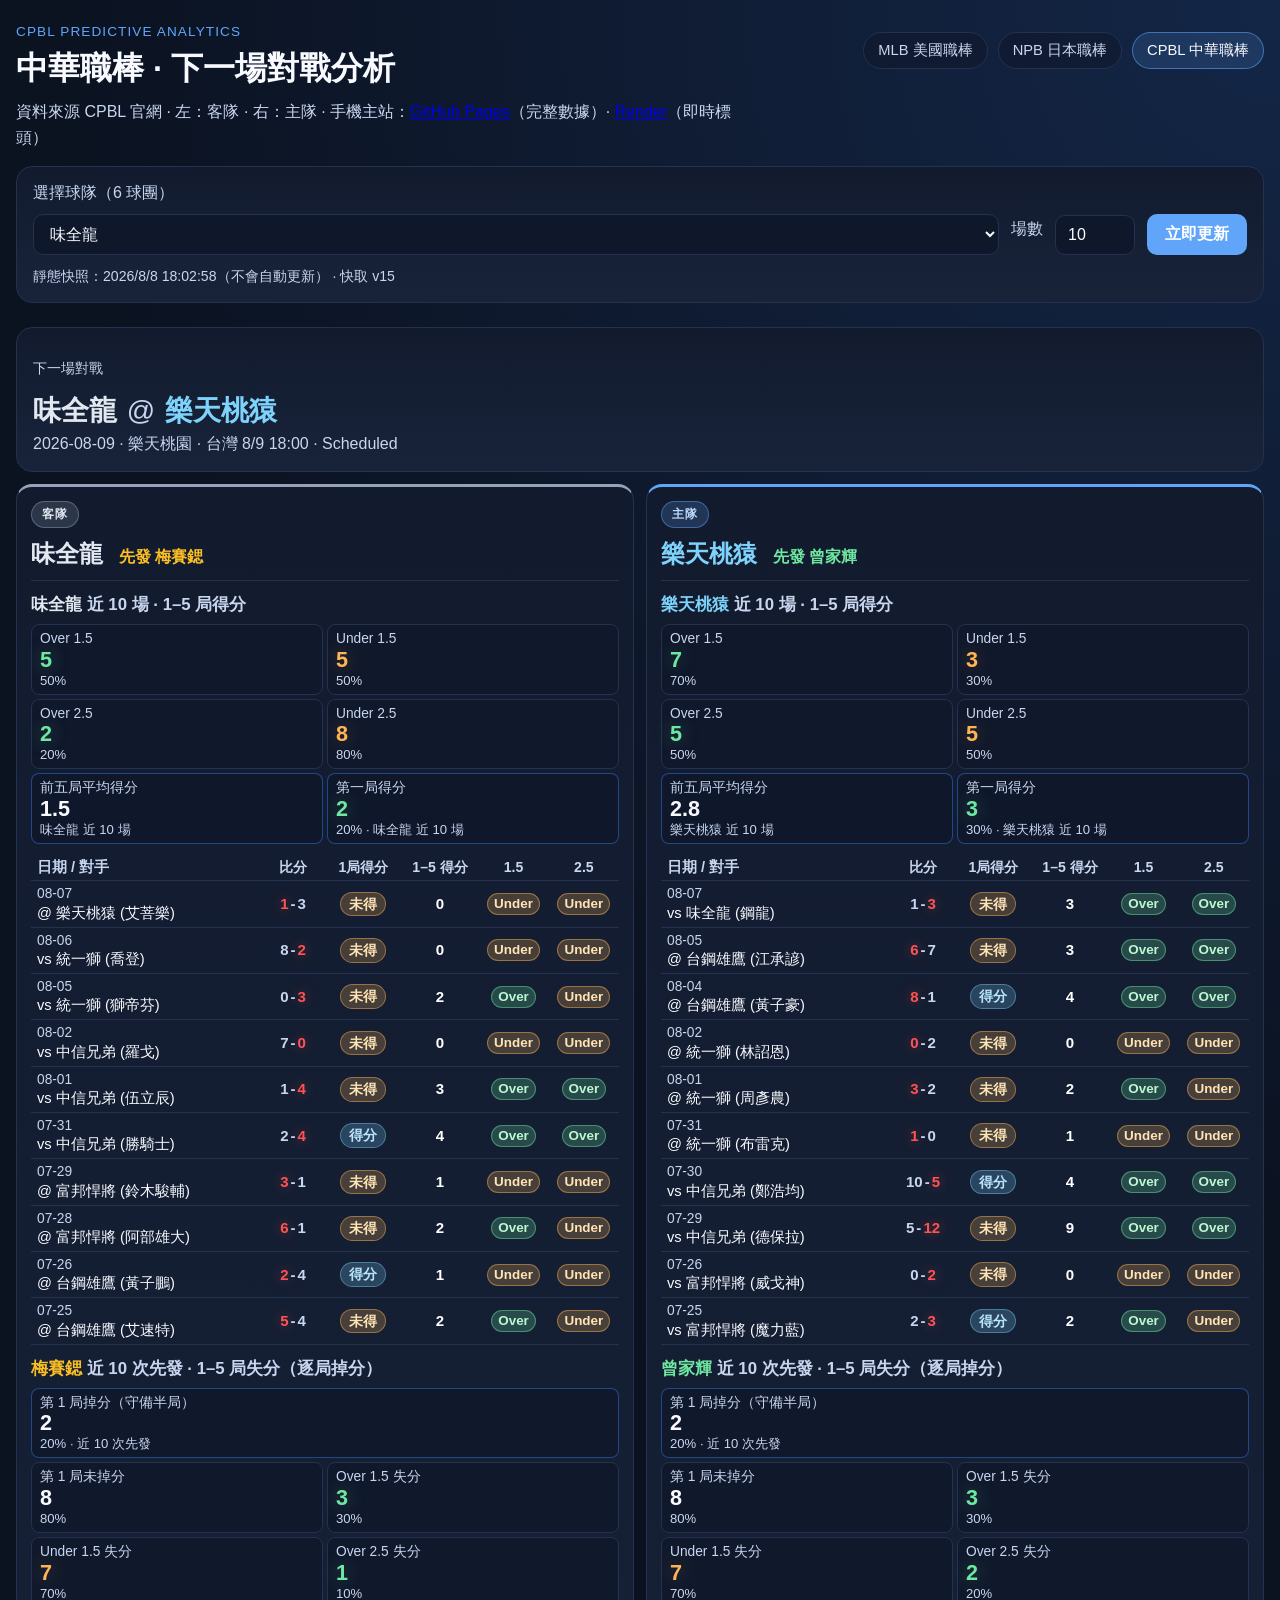
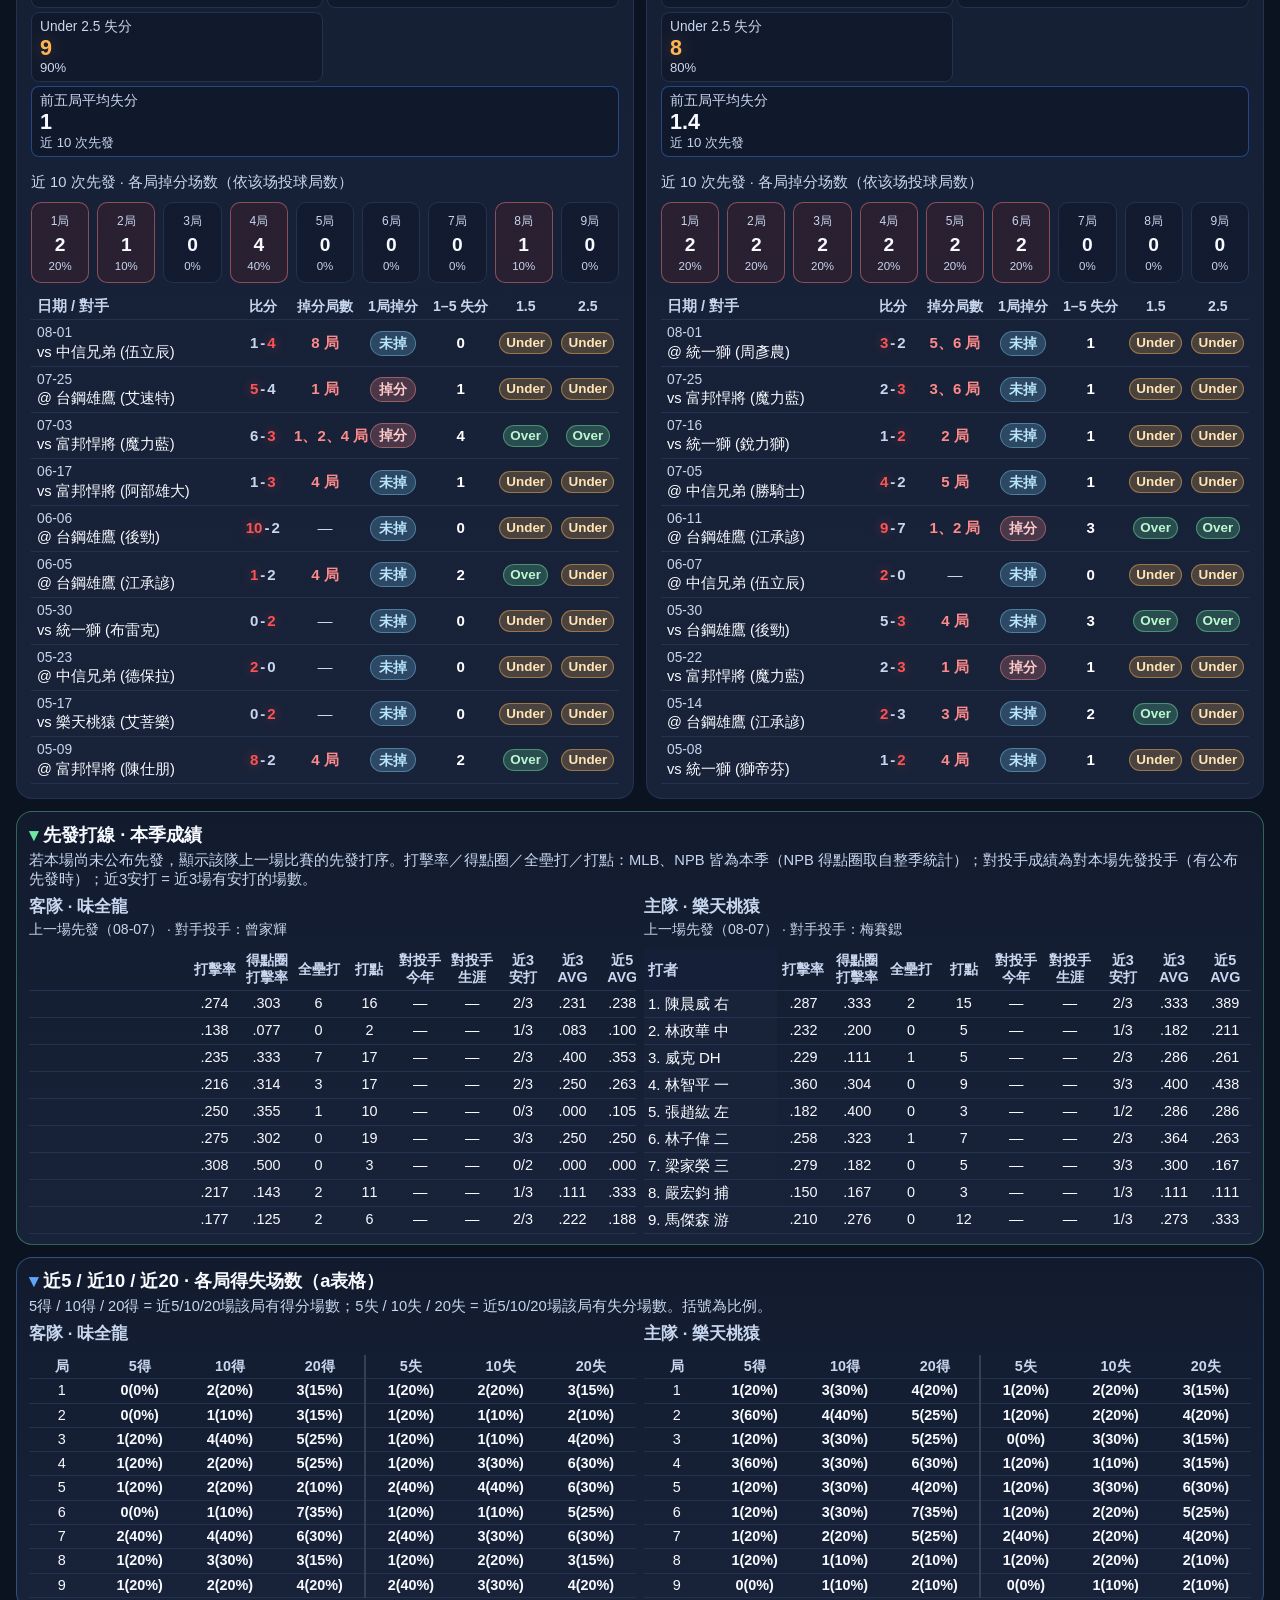
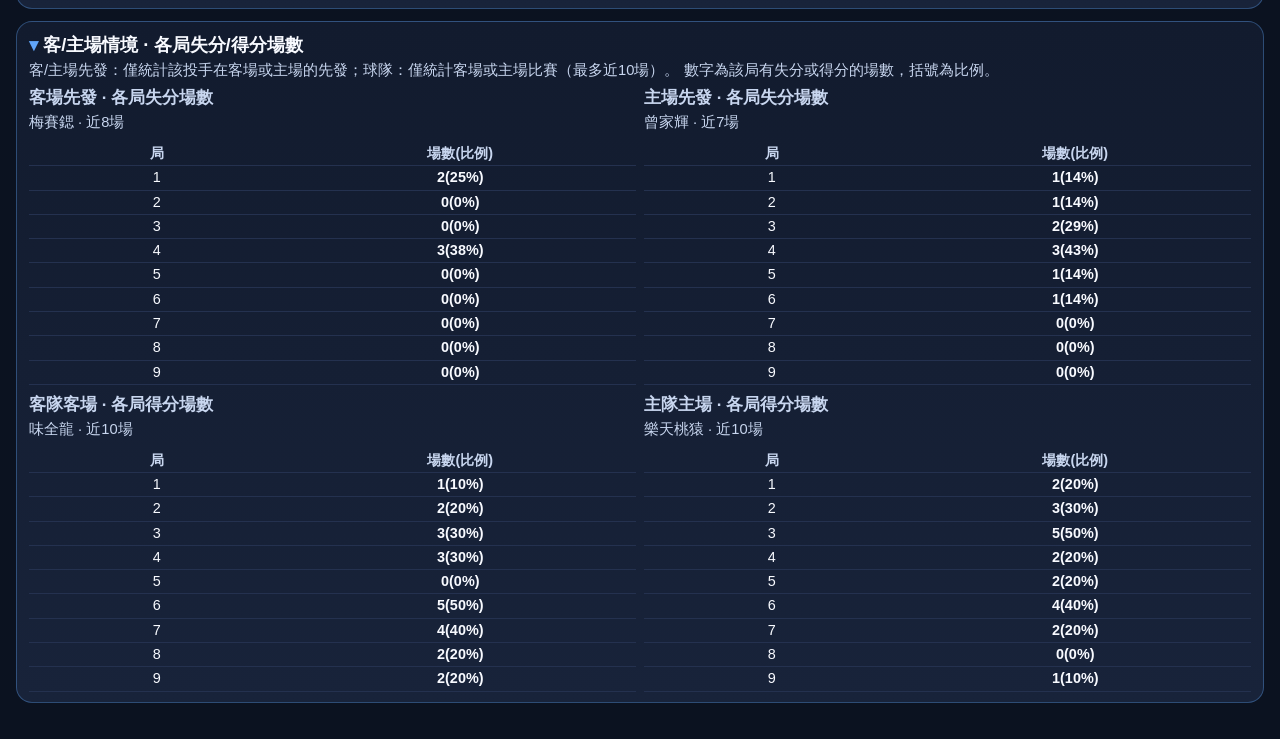
==== cpbl/index.html @ 9709f505 "deploy: ff2d62b066bf3c972ee050e0e8908bdfb5942646" ====
﻿<!DOCTYPE html>
<html lang="zh-Hant">
<head>
  <meta charset="UTF-8" />
  <meta name="viewport" content="width=device-width, initial-scale=1.0" />
  <title>中華職棒 前五局對戰分析</title>
  <link rel="stylesheet" href="../static/style.css?v=22" />
</head>
<body>
  <div class="page">
    <header class="header">
      <div>
        <p class="eyebrow">CPBL Predictive Analytics</p>
        <h1>中華職棒 · 下一場對戰分析</h1>
        <p class="subtitle">資料來源 CPBL 官網 · 左：客隊 · 右：主隊 · 手機主站：<a href="https://jay41004.github.io/baseball-analysis/cpbl/" target="_blank" rel="noopener">GitHub Pages</a>（完整數據）· <a href="https://baseball-analysis.onrender.com/cpbl" target="_blank" rel="noopener">Render</a>（即時標頭）</p>
      </div>
      <nav class="site-nav">
        <a href="../">MLB 美國職棒</a>
        <a href="../npb/">NPB 日本職棒</a>
        <a class="active" href="../cpbl/">CPBL 中華職棒</a>
      </nav>
    </header>

    <section class="controls card">
      <label for="team-select">選擇球隊（6 球團）</label>
      <div class="control-row">
        <select id="team-select">
          <option value="">載入中...</option>
        </select>
        <label class="inline-label" for="game-count">場數</label>
        <input id="game-count" type="number" min="1" max="30" value="10" />
        <button id="refresh-btn" type="button">立即更新</button>
      </div>
      <p id="cache-status" class="cache-status">資料每小時自動更新</p>
    </section>

    <div id="loading" class="loading hidden">正在抓取 CPBL 數據...</div>
    <div id="error" class="error hidden"></div>

    <section id="results" class="hidden">
      <article class="card matchup-header">
        <p class="stat-label">下一場對戰</p>
        <h2 id="matchup-title" class="matchup-title">-</h2>
        <p id="matchup-meta" class="matchup-meta"></p>
      </article>

      <div id="matchup-grid" class="matchup-grid"></div>
      <div id="lineup-root"></div>
      <div id="a-table-root"></div>
      <div id="situational-root"></div>
    </section>
  </div>

<script>window.SITE_STATIC=true;</script>
  <script src="../static/api_utils.js?v=5"></script>
  <script src="../static/lineup.js?v=11"></script>
  <script src="../static/lineup_loader.js?v=2"></script>
  <script src="../static/a_table.js?v=11"></script>
  <script src="../static/situational.js?v=1"></script>
  <script src="../static/cpbl.js?v=22"></script>
</body>
</html>
---- static/style.css ----
:root {
  --bg: #0b1220;
  --panel: #121b2e;
  --panel-2: #18233a;
  --text: #f8faff;
  --muted: #c8d6ef;
  --line: #24314f;
  --accent: #60a5fa;
  --over: #6ee7a0;
  --under: #ffb454;
  --win: #7dd3fc;
  --loss: #ff8a8a;
}

* {
  box-sizing: border-box;
}

body {
  margin: 0;
  font-family: "Segoe UI", "Microsoft JhengHei", sans-serif;
  background:
    radial-gradient(circle at top right, rgba(59, 130, 246, 0.18), transparent 30%),
    var(--bg);
  color: var(--text);
  min-height: 100vh;
  overflow-x: hidden;
  overscroll-behavior-x: none;
  overscroll-behavior-y: contain;
}

html {
  overscroll-behavior-x: none;
}

.page {
  max-width: 1400px;
  margin: 0 auto;
  padding: 24px 16px 36px;
  overflow-x: hidden;
}

.header {
  display: flex;
  justify-content: space-between;
  align-items: flex-start;
  gap: 20px;
  flex-wrap: wrap;
}

.header h1 {
  margin: 8px 0;
  font-size: 2rem;
}

.site-nav {
  display: flex;
  gap: 10px;
  flex-wrap: wrap;
  margin-top: 8px;
}

.site-nav a {
  color: var(--muted);
  text-decoration: none;
  padding: 8px 14px;
  border-radius: 999px;
  border: 1px solid var(--line);
  background: rgba(15, 23, 42, 0.55);
  font-size: 0.92rem;
}

.site-nav a:hover,
.site-nav a.active {
  color: var(--text);
  border-color: rgba(96, 165, 250, 0.55);
  background: rgba(96, 165, 250, 0.15);
}

.eyebrow {
  margin: 0;
  color: var(--accent);
  font-size: 0.85rem;
  letter-spacing: 0.08em;
  text-transform: uppercase;
}

.subtitle {
  margin: 0;
  color: var(--muted);
  max-width: 720px;
  line-height: 1.6;
}

.card {
  background: linear-gradient(180deg, var(--panel), var(--panel-2));
  border: 1px solid var(--line);
  border-radius: 16px;
  padding: 16px;
  margin-top: 16px;
}

.controls label {
  display: block;
  margin-bottom: 10px;
  color: var(--muted);
}

.control-row {
  display: flex;
  gap: 12px;
  flex-wrap: wrap;
  align-items: center;
}

select,
input,
button {
  font: inherit;
}

select,
input {
  background: #0f172a;
  color: var(--text);
  border: 1px solid var(--line);
  border-radius: 10px;
  padding: 10px 12px;
}

select {
  min-width: 260px;
  flex: 1;
}

input[type="number"] {
  width: 80px;
}

.inline-label {
  margin: 0;
}

button {
  background: var(--accent);
  color: white;
  border: none;
  border-radius: 10px;
  padding: 10px 18px;
  cursor: pointer;
  font-weight: 600;
}

button:hover {
  filter: brightness(1.08);
}

.loading,
.error {
  margin-top: 20px;
  padding: 14px 16px;
  border-radius: 12px;
}

.loading {
  background: rgba(59, 130, 246, 0.12);
  border: 1px solid rgba(59, 130, 246, 0.35);
}

.error {
  background: rgba(248, 113, 113, 0.12);
  border: 1px solid rgba(248, 113, 113, 0.35);
  color: #fecaca;
}

.cache-status {
  margin: 12px 0 0;
  color: var(--muted);
  font-size: 0.88rem;
}

.loading-inline {
  margin-top: 12px;
  padding: 10px 14px;
  border-radius: 10px;
  background: rgba(59, 130, 246, 0.12);
  border: 1px solid rgba(59, 130, 246, 0.35);
  color: #bfdbfe;
  font-size: 0.9rem;
}

.hidden {
  display: none;
}

.matchup-header {
  margin-top: 24px;
}

.matchup-title {
  margin: 8px 0 4px;
  font-size: 1.75rem;
}

.matchup-meta {
  margin: 0;
  color: var(--muted);
}

.matchup-grid {
  display: grid;
  grid-template-columns: 1fr 1fr;
  gap: 12px;
  margin-top: 12px;
  align-items: start;
}

.team-column {
  background: linear-gradient(180deg, var(--panel), var(--panel-2));
  border: 1px solid var(--line);
  border-radius: 16px;
  padding: 14px;
  min-width: 0;
}

.away-column {
  border-top: 3px solid #94a3b8;
}

.home-column {
  border-top: 3px solid var(--accent);
}

.column-head {
  margin-bottom: 12px;
  padding-bottom: 10px;
  border-bottom: 1px solid var(--line);
}

.column-head h2 {
  margin: 0;
  font-size: 1.5rem;
}

.team-name-away {
  color: #e2e8f0;
}

.team-name-home {
  color: #7dd3fc;
}

.pitcher-name-away {
  color: #fbbf24;
}

.pitcher-name-home {
  color: #6ee7a0;
}

.matchup-title .at-symbol {
  color: var(--muted);
  font-weight: 400;
  margin: 0 0.35em;
}

.column-title-row {
  display: flex;
  flex-wrap: wrap;
  align-items: baseline;
  gap: 10px 16px;
  margin-top: 10px;
}

.column-pitcher {
  font-size: 1rem;
  font-weight: 600;
}

.column-pitcher.muted {
  color: var(--muted);
  font-weight: 500;
}

.role-badge {
  display: inline-block;
  padding: 4px 10px;
  border-radius: 999px;
  font-size: 0.78rem;
  font-weight: 700;
  letter-spacing: 0.06em;
}

.away-badge {
  background: rgba(148, 163, 184, 0.2);
  color: #e2e8f0;
  border: 1px solid rgba(148, 163, 184, 0.45);
}

.home-badge {
  background: rgba(96, 165, 250, 0.2);
  color: #bfdbfe;
  border: 1px solid rgba(96, 165, 250, 0.45);
}

.pitcher-line {
  margin: 0;
  color: var(--muted);
}

.panel-block {
  margin-top: 12px;
}

.panel-block h3 {
  margin: 0 0 8px;
  font-size: 1.05rem;
  color: var(--muted);
}

.pitcher-section-name {
  margin: 0 0 6px;
  font-size: 1.35rem;
  font-weight: 700;
  color: var(--text);
}

.summary-grid.compact {
  grid-template-columns: repeat(2, minmax(0, 1fr));
  gap: 4px;
  margin-top: 0;
  margin-bottom: 8px;
}

.summary-grid.compact .stat-card {
  padding: 6px 8px;
  border-radius: 8px;
}

.summary-grid.compact .stat-label {
  font-size: 0.86rem;
  line-height: 1.15;
}

.summary-grid.compact .stat-value {
  font-size: 1.35rem;
  margin-top: 1px;
  line-height: 1.1;
}

.summary-grid.compact .stat-sub {
  margin-top: 1px;
  font-size: 0.82rem;
  line-height: 1.15;
}

.summary-grid.compact .span-2 {
  grid-column: span 2;
}

.empty-note {
  margin: 0;
  padding: 16px;
  border-radius: 12px;
  background: rgba(15, 23, 42, 0.55);
  color: var(--muted);
  text-align: center;
}

.team-title h2 {
  margin: 24px 0 4px;
}

.section-head h2 {
  margin: 32px 0 12px;
  font-size: 1.35rem;
}

.next-game-card {
  margin-top: 0;
}

.next-game-top {
  display: grid;
  grid-template-columns: repeat(auto-fit, minmax(220px, 1fr));
  gap: 20px;
}

.next-matchup,
.pitcher-name {
  display: block;
  font-size: 1.4rem;
  margin-top: 8px;
}

.pitcher-name {
  color: #bfdbfe;
}

.team-meta {
  margin: 16px 0 0;
  color: var(--muted);
}

.summary-grid {
  display: grid;
  grid-template-columns: repeat(auto-fit, minmax(170px, 1fr));
  gap: 14px;
  margin-top: 18px;
}

.stat-card {
  background: rgba(15, 23, 42, 0.75);
  border: 1px solid var(--line);
  border-radius: 14px;
  padding: 16px;
}

.stat-card.highlight {
  border-color: rgba(59, 130, 246, 0.45);
}

.stat-label {
  display: block;
  color: var(--muted);
  font-size: 0.9rem;
  font-weight: 500;
}

.stat-value {
  display: block;
  font-size: 2rem;
  margin-top: 8px;
  font-weight: 700;
}

.stat-value.over {
  color: var(--over);
  text-shadow: 0 0 18px rgba(110, 231, 160, 0.35);
}

.stat-value.under {
  color: var(--under);
  text-shadow: 0 0 18px rgba(255, 180, 84, 0.3);
}

.stat-sub {
  display: block;
  margin-top: 6px;
  color: var(--muted);
  font-size: 0.85rem;
}

.table-card h3 {
  margin-top: 0;
}

.table-wrap {
  overflow-x: auto;
  overflow-y: hidden;
  overscroll-behavior-x: contain;
  -webkit-overflow-scrolling: touch;
  /* Allow vertical page scroll when finger is on a wide table. */
  touch-action: pan-x pan-y;
  margin-top: 10px;
}

table {
  width: 100%;
  border-collapse: collapse;
}

th,
td {
  padding: 12px 10px;
  border-bottom: 1px solid var(--line);
  text-align: left;
  white-space: nowrap;
}

table.data-table {
  width: 100%;
  table-layout: fixed;
  border-collapse: collapse;
}

table.data-table th,
table.data-table td {
  white-space: normal;
  word-break: break-word;
  vertical-align: middle;
  line-height: 1.2;
  padding: 4px 3px;
  font-size: 0.94rem;
}

table.data-table thead th {
  padding-top: 6px;
  padding-bottom: 4px;
  font-size: 0.88rem;
  line-height: 1.2;
}

table.data-table .col-match {
  width: 36%;
  padding: 4px 6px;
  font-size: 0.92rem;
  line-height: 1.25;
}

table.data-table .match-date {
  display: block;
  margin: 0 0 1px;
  color: var(--muted);
  white-space: nowrap;
  font-size: 0.86rem;
}

table.data-table .match-opp {
  display: block;
  word-break: break-word;
  line-height: 1.3;
}

table.data-table .col-score {
  width: 10%;
  padding: 4px 3px;
  text-align: center;
  white-space: nowrap;
}

table.data-table .col-num {
  width: 12%;
  padding: 4px 3px;
  text-align: center;
  white-space: nowrap;
}

table.data-table .col-ou {
  width: 11%;
  min-width: 3.4rem;
  padding: 4px 3px;
  text-align: center;
  white-space: nowrap;
}

table.data-table .col-ou .badge {
  padding: 2px 6px;
  font-size: 0.84rem;
}

.th-short {
  display: none;
}

th {
  color: var(--muted);
  font-weight: 600;
}

td {
  color: var(--text);
}

.badge {
  display: inline-block;
  padding: 3px 8px;
  border-radius: 999px;
  font-size: 0.88rem;
  font-weight: 700;
}

.badge.over {
  background: rgba(110, 231, 160, 0.22);
  color: #bbf7d0;
  border: 1px solid rgba(110, 231, 160, 0.45);
}

.badge.under {
  background: rgba(255, 180, 84, 0.22);
  color: #ffe4b5;
  border: 1px solid rgba(255, 180, 84, 0.45);
}

.badge.win {
  background: rgba(125, 211, 252, 0.22);
  color: #bae6fd;
  border: 1px solid rgba(125, 211, 252, 0.4);
}

.badge.loss {
  background: rgba(255, 138, 138, 0.22);
  color: #fecaca;
  border: 1px solid rgba(255, 138, 138, 0.45);
}

.runs {
  font-weight: 700;
  font-size: 1.05rem;
  color: #ffffff;
}

.inning-counts-wrap {
  margin-top: 16px;
}

.inning-counts-title {
  margin: 0 0 10px;
  color: var(--muted);
  font-size: 0.92rem;
}

.inning-counts-grid {
  display: grid;
  grid-template-columns: repeat(9, minmax(0, 1fr));
  gap: 8px;
}

.inning-count-card {
  padding: 10px 6px;
  border-radius: 10px;
  background: rgba(15, 23, 42, 0.55);
  border: 1px solid var(--line);
  text-align: center;
}

.inning-count-card.has-runs {
  border-color: rgba(255, 138, 138, 0.45);
  background: rgba(127, 29, 29, 0.18);
}

.inning-count-label {
  display: block;
  color: var(--muted);
  font-size: 0.75rem;
}

.inning-count-value {
  display: block;
  margin: 4px 0;
  font-size: 1.2rem;
}

.inning-count-sub {
  display: block;
  color: var(--muted);
  font-size: 0.72rem;
}

.scored-innings {
  color: var(--loss);
  font-weight: 600;
}

.muted-text {
  color: var(--muted);
}

.game-score {
  font-variant-numeric: tabular-nums;
  font-weight: 600;
  white-space: nowrap;
}

.score-team {
  color: #ff5252;
  font-weight: 800;
  text-shadow: 0 0 12px rgba(255, 82, 82, 0.45);
}

.score-neutral {
  color: var(--muted);
  font-weight: 600;
}

.score-sep {
  color: var(--muted);
  margin: 0 2px;
}

.lineup-section {
  margin-top: 12px;
  padding: 10px 12px;
  border: 1px solid rgba(110, 231, 160, 0.35);
}

.lineup-summary {
  cursor: pointer;
  font-size: 1.15rem;
  font-weight: 700;
  color: var(--text);
  list-style: none;
}

.lineup-summary::-webkit-details-marker {
  display: none;
}

.lineup-summary::before {
  content: "▸ ";
  color: var(--over);
}

.lineup-section[open] .lineup-summary::before {
  content: "▾ ";
}

.lineup-note {
  margin: 4px 0 0;
  color: var(--muted);
  font-size: 0.92rem;
  line-height: 1.3;
}

.lineup-grid {
  display: grid;
  grid-template-columns: 1fr 1fr;
  gap: 8px;
  margin-top: 6px;
}

.lineup-block {
  min-width: 0;
}

.lineup-block .table-wrap {
  overflow-x: auto;
  overflow-y: hidden;
  max-width: 100%;
  overscroll-behavior-x: contain;
  -webkit-overflow-scrolling: touch;
  touch-action: pan-x pan-y;
  scrollbar-width: thin;
}

.lineup-block .table-wrap::-webkit-scrollbar {
  height: 8px;
}

.lineup-block .table-wrap::-webkit-scrollbar-thumb {
  background: rgba(148, 163, 184, 0.45);
  border-radius: 999px;
}

.lineup-block h4 {
  margin: 0 0 2px;
  font-size: 1.05rem;
  color: var(--muted);
}

.lineup-source {
  margin: 0 0 4px;
  color: var(--muted);
  font-size: 0.88rem;
}

table.data-table.lineup-table {
  font-size: 0.92rem;
}

table.data-table.lineup-table-wide {
  width: max-content;
  min-width: 100%;
  table-layout: auto;
}

table.data-table.lineup-table .col-order {
  width: 7%;
  text-align: center;
  white-space: nowrap;
}

table.data-table.lineup-table .col-name {
  width: auto;
  min-width: 7.5rem;
  max-width: 10rem;
  padding-left: 4px;
  padding-right: 8px;
  font-size: 0.94rem;
  white-space: nowrap;
  position: sticky;
  left: 0;
  z-index: 2;
  background: var(--panel-2);
  box-shadow: 2px 0 6px rgba(0, 0, 0, 0.25);
}

table.data-table.lineup-table thead .col-name {
  z-index: 3;
  background: #152038;
}

table.data-table.lineup-table .col-pos {
  width: 6%;
  text-align: center;
  white-space: nowrap;
}

table.data-table.lineup-table .col-stat {
  width: auto;
  min-width: 3.1rem;
  text-align: center;
  white-space: nowrap;
  font-size: 0.9rem;
  padding: 3px 5px;
}

table.data-table.lineup-table-wide .col-name {
  min-width: 8rem;
}

.a-table-section {
  margin-top: 12px;
  padding: 10px 12px;
  border: 1px solid rgba(96, 165, 250, 0.35);
}

.a-table-summary {
  cursor: pointer;
  font-size: 1.15rem;
  font-weight: 700;
  color: var(--text);
  list-style: none;
}

.a-table-summary::-webkit-details-marker {
  display: none;
}

.a-table-summary::before {
  content: "▸ ";
  color: var(--accent);
}

.a-table-section[open] .a-table-summary::before {
  content: "▾ ";
}

.a-table-note {
  margin: 4px 0 0;
  color: var(--muted);
  font-size: 0.92rem;
  line-height: 1.3;
}

.situational-subtitle {
  margin: 0 0 0.35rem;
  font-size: 0.92rem;
  color: var(--muted);
}

.a-table-grid {
  display: grid;
  grid-template-columns: 1fr 1fr;
  gap: 8px;
  margin-top: 6px;
}

.a-table-block h4 {
  margin: 0 0 4px;
  font-size: 1.05rem;
  color: var(--muted);
}

table.data-table.a-table {
  font-size: 0.92rem;
}

table.data-table.a-table th,
table.data-table.a-table td {
  padding: 3px 2px;
}

table.data-table.a-table .col-inning {
  width: 8%;
  text-align: center;
  white-space: nowrap;
  font-size: 0.9rem;
}

table.data-table.a-table th:not(.col-inning),
table.data-table.a-table td:not(.col-inning) {
  width: 11%;
  text-align: center;
  white-space: nowrap;
  font-size: 0.9rem;
  font-weight: 600;
}

table.data-table.a-table .col-allowed-start {
  border-left: 2px solid var(--border, #334155);
}

@media (max-width: 960px) {
  .lineup-grid,
  .a-table-grid {
    grid-template-columns: 1fr;
  }
}

@media (max-width: 1200px) {
  .matchup-grid {
    grid-template-columns: 1fr;
  }

  .away-column {
    order: 1;
  }

  .home-column {
    order: 2;
  }
}

@media (max-width: 960px) {
  .inning-counts-grid {
    grid-template-columns: repeat(3, minmax(0, 1fr));
  }
}

@media (max-width: 640px) {
  .header h1 {
    font-size: 1.6rem;
  }

  select {
    min-width: 100%;
  }

  /* Don't crush O/U columns — scroll horizontally instead. */
  table.data-table.games-table {
    width: max-content;
    min-width: 100%;
    table-layout: auto;
  }

  table.data-table.games-table .th-full {
    display: none;
  }

  table.data-table.games-table .th-short {
    display: inline;
  }

  table.data-table.games-table thead th {
    font-size: 0.74rem;
    white-space: nowrap;
    padding: 6px 4px;
  }

  table.data-table.games-table th,
  table.data-table.games-table td {
    font-size: 0.78rem;
    padding: 6px 4px;
  }

  table.data-table.games-table .col-match {
    width: auto;
    min-width: 5.8rem;
    max-width: 7.5rem;
    padding: 6px 6px;
    font-size: 0.74rem;
  }

  table.data-table.games-table .match-date {
    margin-bottom: 1px;
  }

  table.data-table.games-table .col-score {
    width: auto;
    min-width: 3rem;
  }

  table.data-table.games-table .col-num {
    width: auto;
    min-width: 2.6rem;
  }

  table.data-table.games-table .col-ou {
    width: auto;
    min-width: 2.8rem;
  }

  table.data-table.games-table .badge {
    padding: 2px 5px;
    font-size: 0.72rem;
  }

  table.data-table.games-table .col-ou .badge {
    padding: 2px 5px;
    font-size: 0.72rem;
  }
}
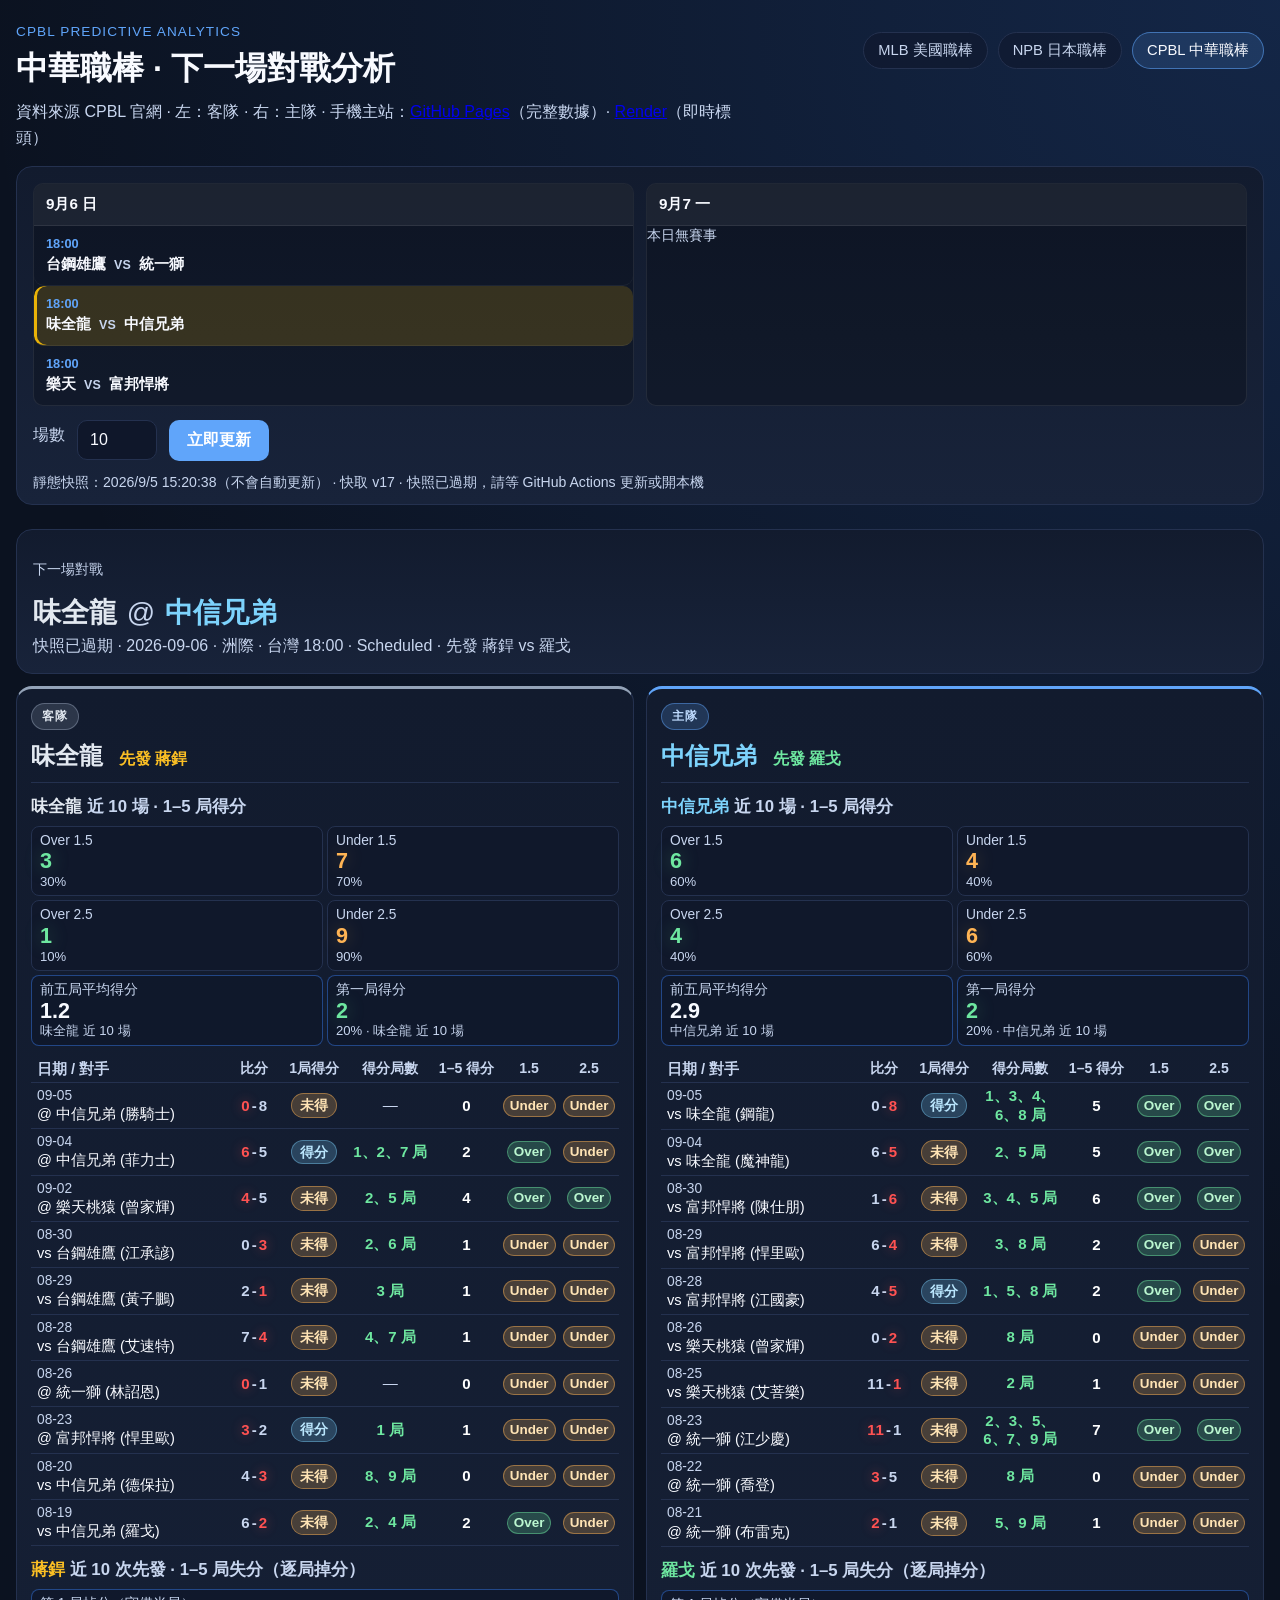
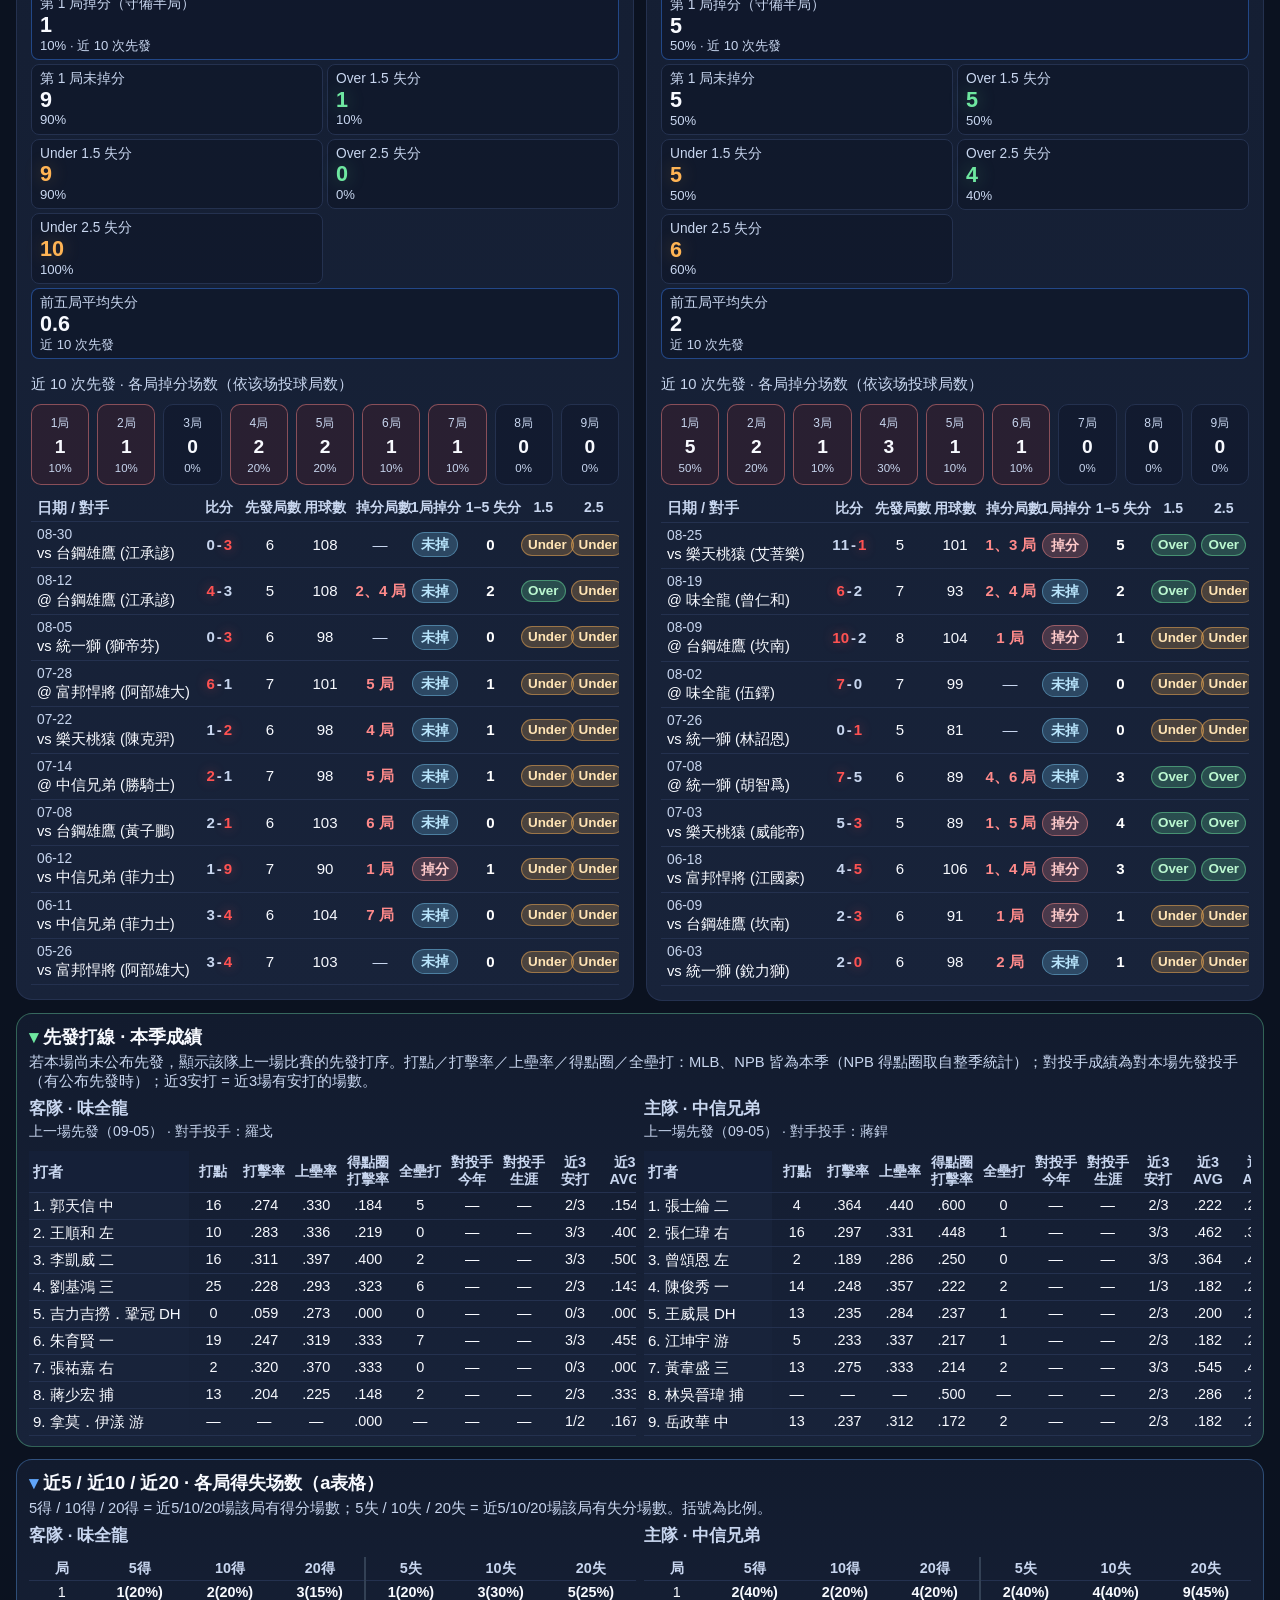
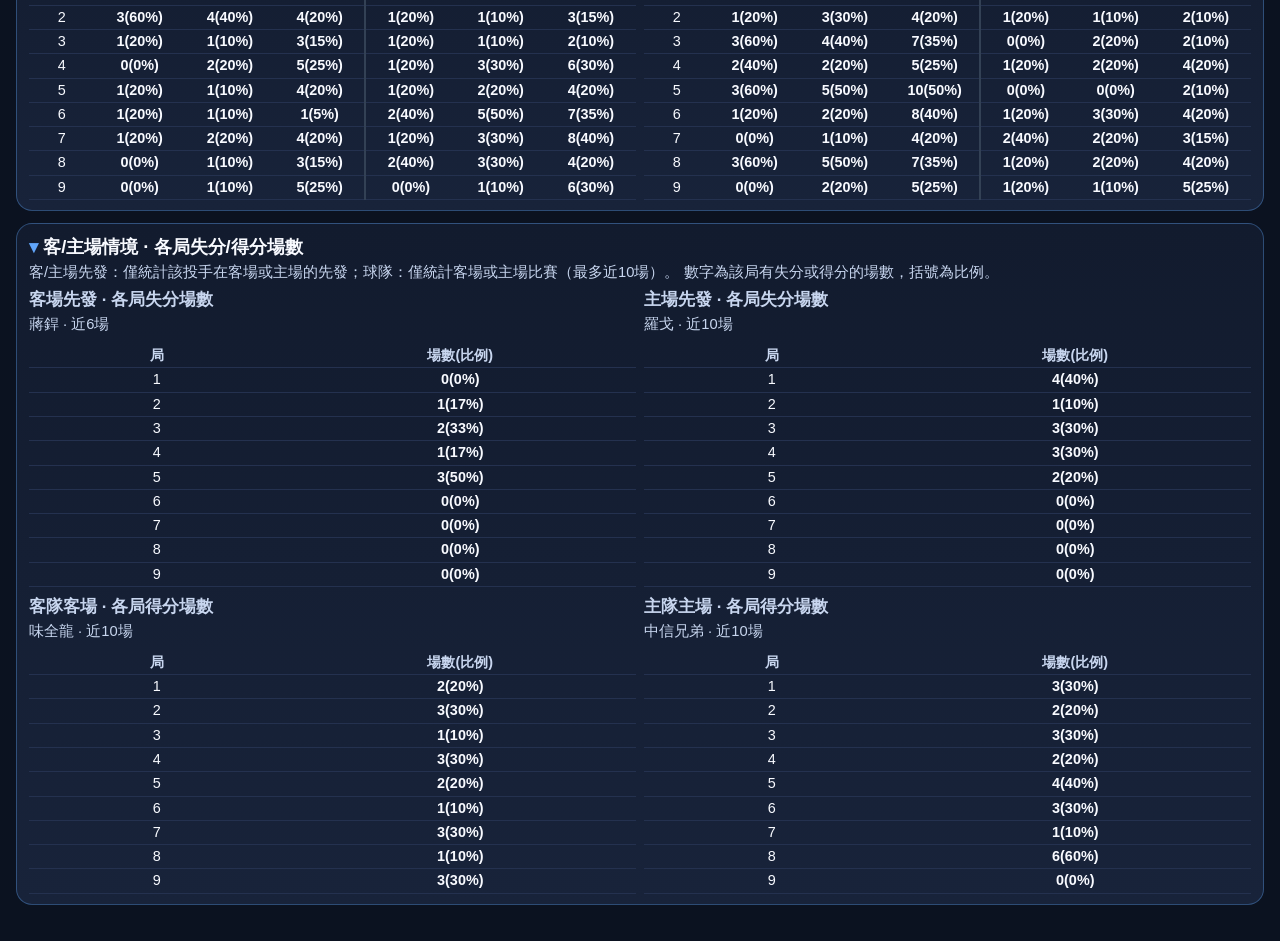
==== commit d2cfbbc9: "deploy: d1b0c21757ed70b1a2fc66de8d5aa0b4a29f6d3f" ====
--- a/cpbl/index.html
+++ b/cpbl/index.html
@@ -4,7 +4,7 @@
   <meta charset="UTF-8" />
   <meta name="viewport" content="width=device-width, initial-scale=1.0" />
   <title>中華職棒 前五局對戰分析</title>
-  <link rel="stylesheet" href="../static/style.css?v=22" />
+  <link rel="stylesheet" href="../static/style.css?v=26" />
 </head>
 <body>
   <div class="page">
@@ -21,10 +21,11 @@
       </nav>
     </header>
 
-    <section class="controls card">
-      <label for="team-select">選擇球隊（6 球團）</label>
+    <section class="controls card game-picker-panel">
+      <div id="game-picker-root"></div>
+      <label class="visually-hidden" for="team-select">選擇球隊（備用）</label>
       <div class="control-row">
-        <select id="team-select">
+        <select id="team-select" class="visually-hidden" aria-hidden="true" tabindex="-1">
           <option value="">載入中...</option>
         </select>
         <label class="inline-label" for="game-count">場數</label>
@@ -52,11 +53,12 @@
   </div>
 
 <script>window.SITE_STATIC=true;</script>
-  <script src="../static/api_utils.js?v=5"></script>
-  <script src="../static/lineup.js?v=11"></script>
-  <script src="../static/lineup_loader.js?v=2"></script>
+  <script src="../static/api_utils.js?v=12"></script>
+  <script src="../static/game_picker.js?v=4"></script>
+  <script src="../static/lineup.js?v=13"></script>
+  <script src="../static/lineup_loader.js?v=6"></script>
   <script src="../static/a_table.js?v=11"></script>
   <script src="../static/situational.js?v=1"></script>
-  <script src="../static/cpbl.js?v=22"></script>
+  <script src="../static/cpbl.js?v=31"></script>
 </body>
 </html>
--- a/static/style.css
+++ b/static/style.css
@@ -459,6 +459,7 @@
   overflow-x: auto;
   overflow-y: hidden;
   overscroll-behavior-x: contain;
+  overflow-anchor: none;
   -webkit-overflow-scrolling: touch;
   /* Allow vertical page scroll when finger is on a wide table. */
   touch-action: pan-x pan-y;
@@ -652,6 +653,18 @@
   font-weight: 600;
 }
 
+.scored-innings.team-scored {
+  color: var(--over);
+}
+
+table.data-table .col-innings {
+  width: 16%;
+  padding: 4px 4px;
+  text-align: center;
+  white-space: normal;
+  line-height: 1.25;
+}
+
 .muted-text {
   color: var(--muted);
 }
@@ -728,6 +741,7 @@
   overflow-y: hidden;
   max-width: 100%;
   overscroll-behavior-x: contain;
+  overflow-anchor: none;
   -webkit-overflow-scrolling: touch;
   touch-action: pan-x pan-y;
   scrollbar-width: thin;
@@ -976,6 +990,12 @@
     min-width: 2.6rem;
   }
 
+  table.data-table.games-table .col-innings {
+    width: auto;
+    min-width: 4.4rem;
+    max-width: 7.2rem;
+  }
+
   table.data-table.games-table .col-ou {
     width: auto;
     min-width: 2.8rem;
@@ -991,3 +1011,163 @@
     font-size: 0.72rem;
   }
 }
+
+.visually-hidden {
+  position: absolute;
+  width: 1px;
+  height: 1px;
+  padding: 0;
+  margin: -1px;
+  overflow: hidden;
+  clip: rect(0, 0, 0, 0);
+  white-space: nowrap;
+  border: 0;
+}
+
+.game-picker-panel {
+  padding-bottom: 12px;
+}
+
+.game-picker-loading,
+.game-picker-note,
+.game-picker-empty {
+  margin: 0;
+  color: var(--muted);
+  font-size: 0.9rem;
+}
+
+.game-picker {
+  display: grid;
+  grid-template-columns: 1fr 1fr;
+  gap: 12px;
+  margin-bottom: 14px;
+}
+
+.game-picker-col {
+  background: rgba(0, 0, 0, 0.22);
+  border: 1px solid rgba(255, 255, 255, 0.08);
+  border-radius: 10px;
+  overflow: hidden;
+  min-height: 120px;
+}
+
+.game-picker-date {
+  margin: 0;
+  padding: 10px 12px;
+  font-size: 0.95rem;
+  font-weight: 700;
+  background: rgba(255, 255, 255, 0.06);
+  border-bottom: 1px solid rgba(255, 255, 255, 0.08);
+}
+
+.game-picker-list {
+  display: flex;
+  flex-direction: column;
+}
+
+.game-pick-item {
+  display: flex;
+  flex-direction: column;
+  align-items: flex-start;
+  gap: 4px;
+  width: 100%;
+  padding: 10px 12px;
+  border: none;
+  border-bottom: 1px solid rgba(255, 255, 255, 0.06);
+  background: transparent;
+  color: var(--text);
+  text-align: left;
+  cursor: pointer;
+  transition: background 0.15s ease;
+}
+
+.game-pick-item:last-child {
+  border-bottom: none;
+}
+
+.game-pick-item:hover {
+  background: rgba(255, 255, 255, 0.06);
+}
+
+.game-pick-item.active {
+  background: rgba(234, 179, 8, 0.18);
+  box-shadow: inset 3px 0 0 #eab308;
+}
+
+.game-pick-time {
+  font-size: 0.8rem;
+  color: var(--accent);
+  font-weight: 600;
+}
+
+.game-pick-teams {
+  font-size: 0.92rem;
+  line-height: 1.35;
+}
+
+.game-pick-vs {
+  color: var(--muted);
+  font-size: 0.78rem;
+  font-weight: 600;
+  margin: 0 4px;
+}
+
+@media (max-width: 640px) {
+  .game-picker {
+    grid-template-columns: 1fr;
+  }
+}
+
+.slate-section {
+  margin-bottom: 20px;
+}
+
+.slate-league-title {
+  margin: 0 0 12px;
+  font-size: 1.15rem;
+}
+
+.slate-day-title {
+  margin: 16px 0 8px;
+  font-size: 0.95rem;
+  color: var(--muted);
+}
+
+.slate-list {
+  display: grid;
+  gap: 10px;
+}
+
+.slate-card {
+  display: block;
+  text-decoration: none;
+  color: inherit;
+  padding: 14px 16px;
+  transition: border-color 0.15s ease, transform 0.15s ease;
+}
+
+.slate-card:hover {
+  border-color: var(--accent);
+  transform: translateY(-1px);
+}
+
+.slate-card-top {
+  display: flex;
+  justify-content: space-between;
+  gap: 8px;
+  margin-bottom: 8px;
+  font-size: 0.85rem;
+  color: var(--muted);
+}
+
+.slate-matchup {
+  font-size: 1.05rem;
+  font-weight: 600;
+  margin-bottom: 6px;
+}
+
+.slate-meta {
+  margin: 0;
+  font-size: 0.85rem;
+  color: var(--muted);
+}
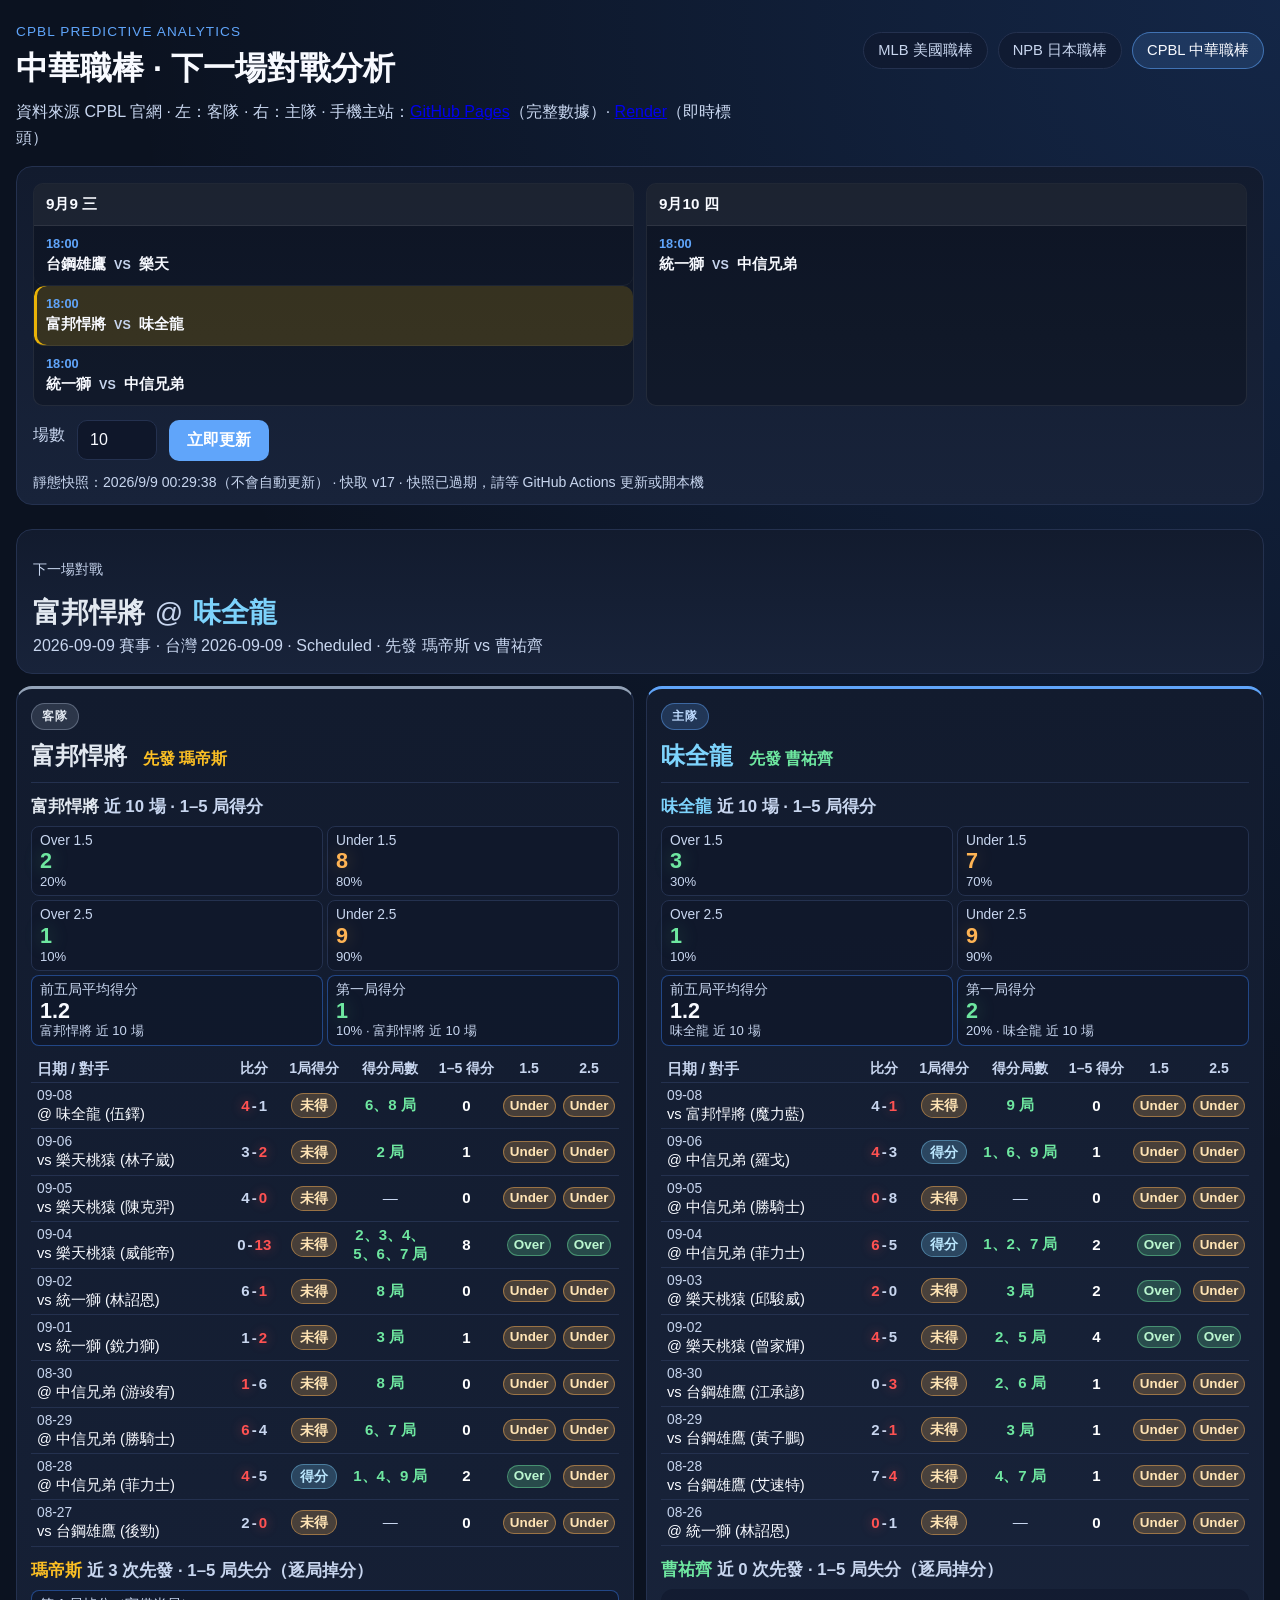
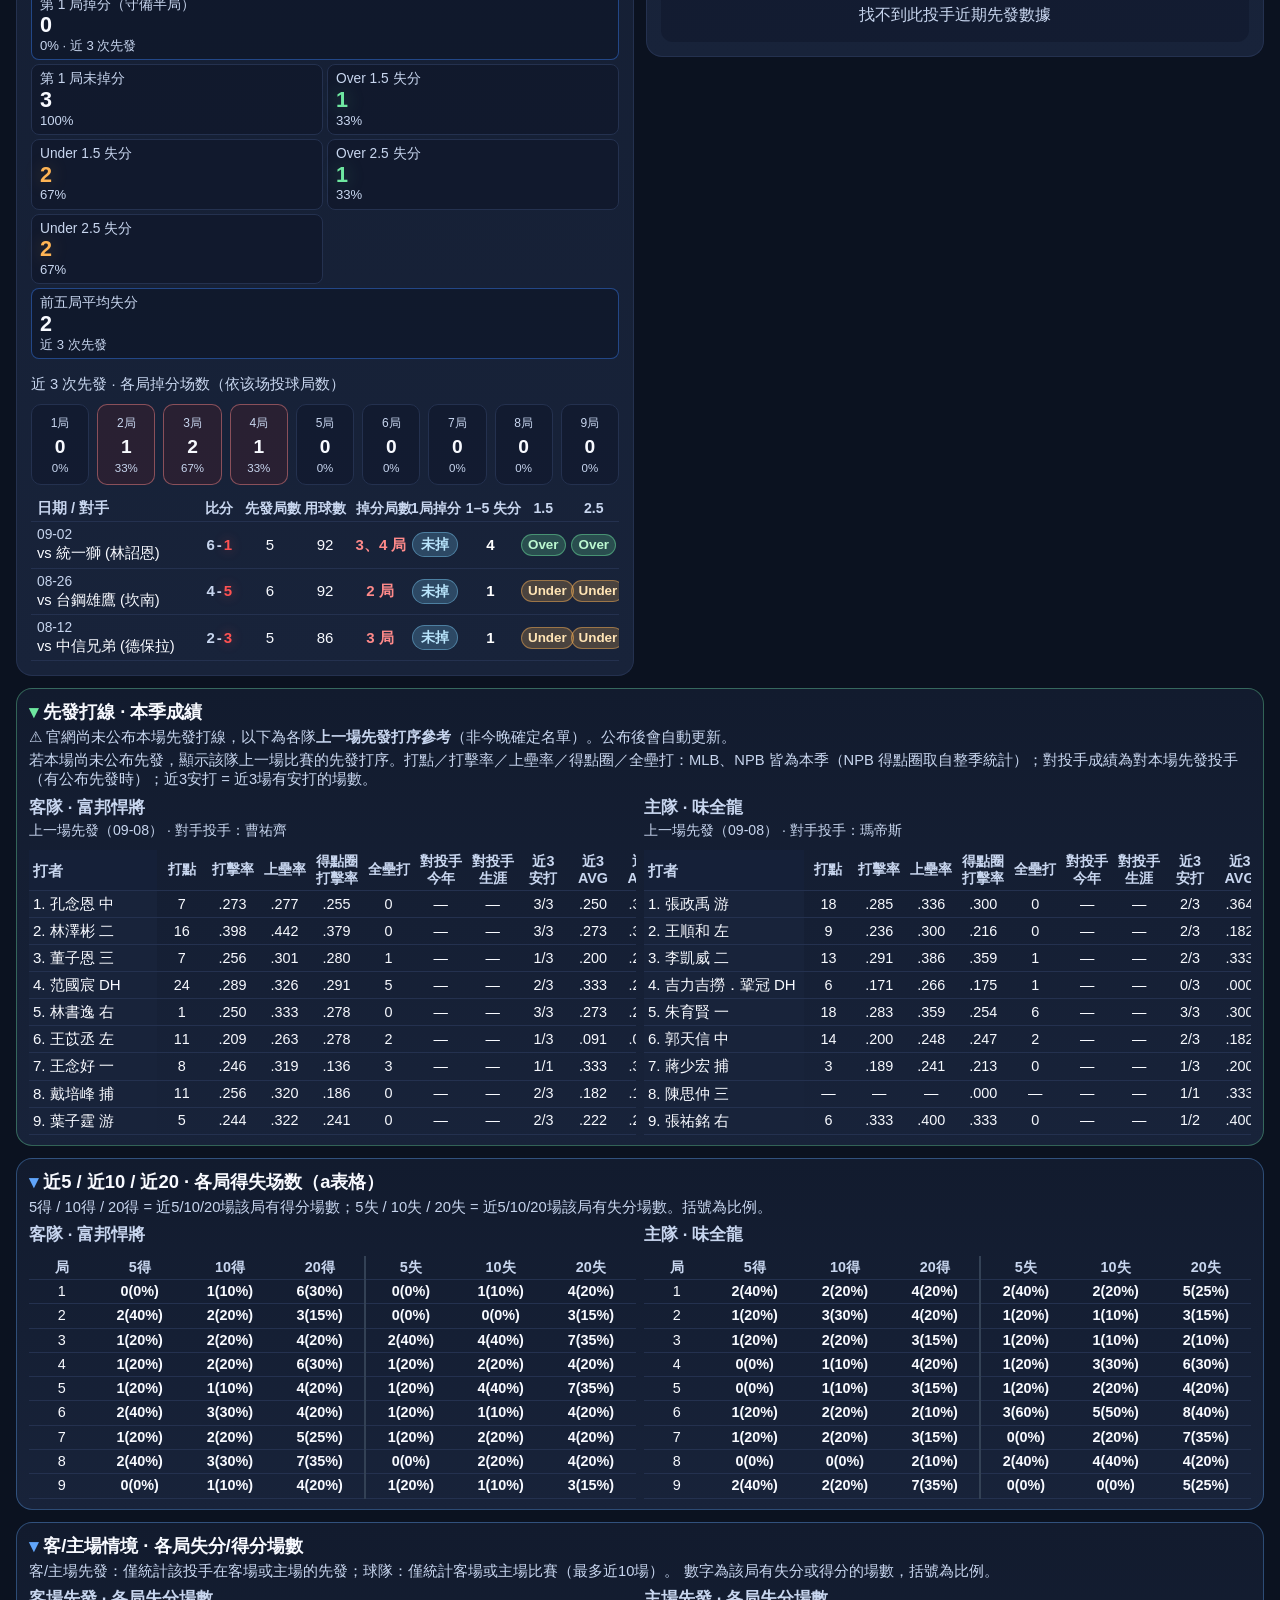
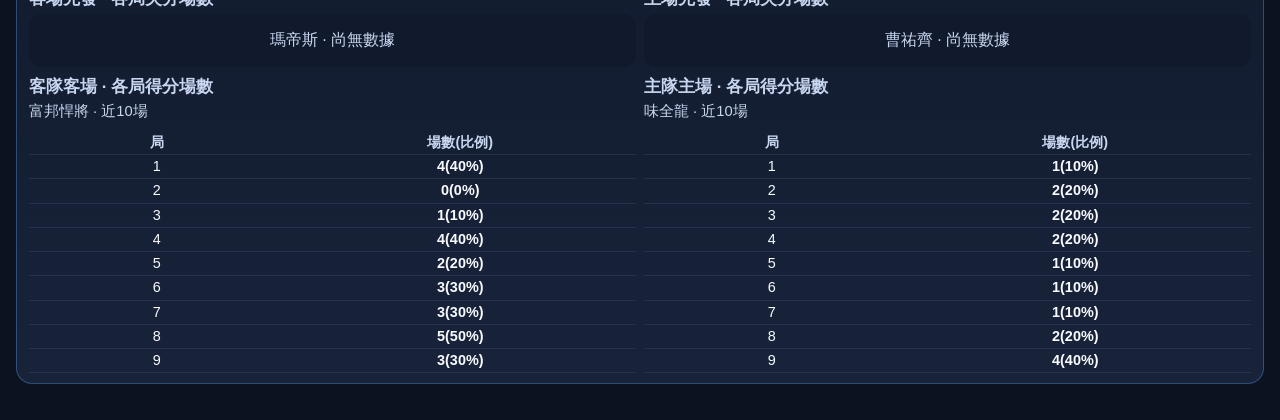
==== commit 63c1cec9: "deploy: e6c49ee8d003b49e7f66cd6953acc1688a112e46" ====
--- a/cpbl/index.html
+++ b/cpbl/index.html
@@ -53,12 +53,12 @@
   </div>
 
 <script>window.SITE_STATIC=true;</script>
-  <script src="../static/api_utils.js?v=12"></script>
-  <script src="../static/game_picker.js?v=4"></script>
-  <script src="../static/lineup.js?v=13"></script>
-  <script src="../static/lineup_loader.js?v=6"></script>
+  <script src="../static/api_utils.js?v=19"></script>
+  <script src="../static/game_picker.js?v=5"></script>
+  <script src="../static/lineup.js?v=14"></script>
+  <script src="../static/lineup_loader.js?v=11"></script>
   <script src="../static/a_table.js?v=11"></script>
   <script src="../static/situational.js?v=1"></script>
-  <script src="../static/cpbl.js?v=31"></script>
+  <script src="../static/cpbl.js?v=36"></script>
 </body>
 </html>
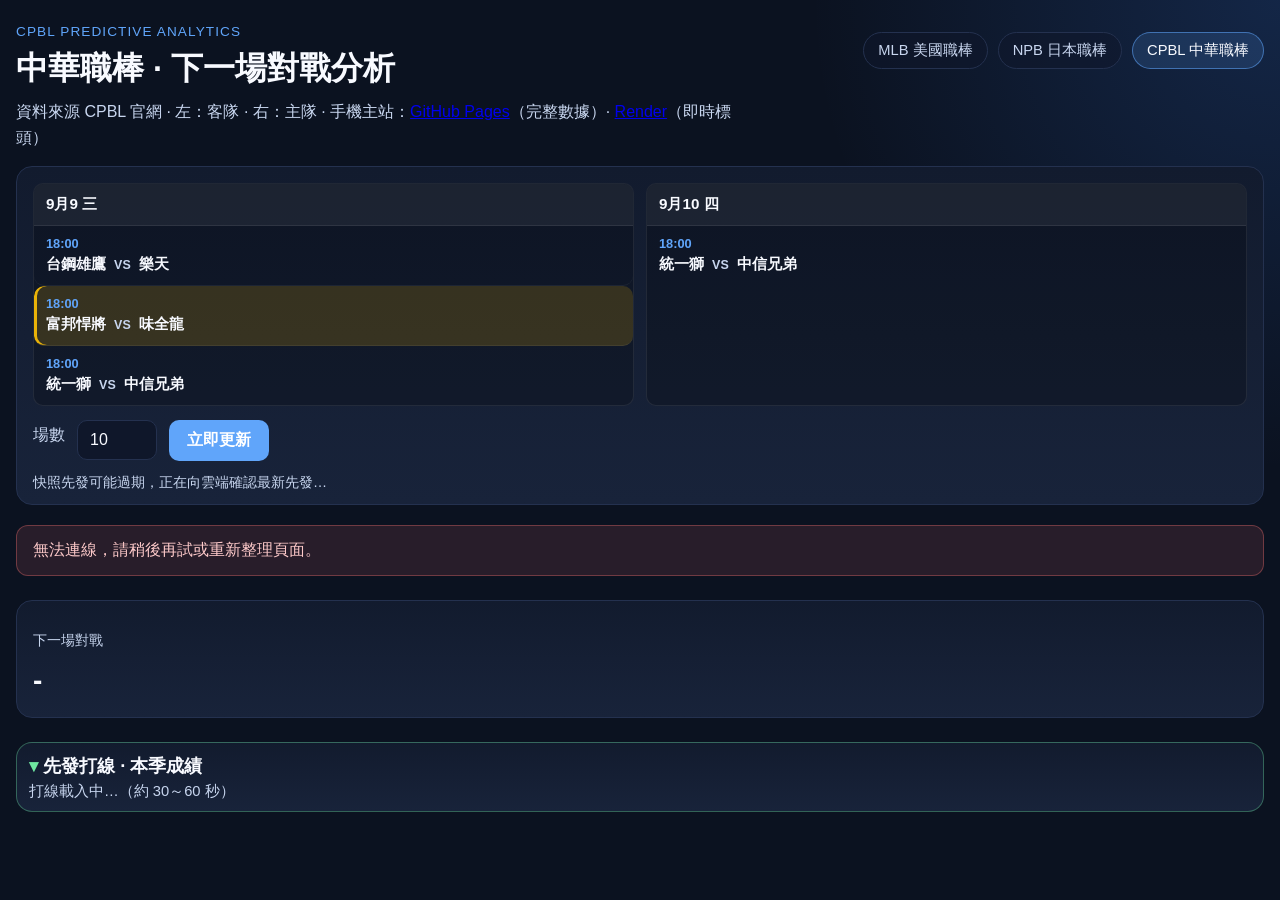
==== commit ac81635e: "deploy: 2524629d4cb357bc0214c24f5ddf81b06fb16ed9" ====
--- a/cpbl/index.html
+++ b/cpbl/index.html
@@ -53,12 +53,12 @@
   </div>
 
 <script>window.SITE_STATIC=true;</script>
-  <script src="../static/api_utils.js?v=19"></script>
+  <script src="../static/api_utils.js?v=23"></script>
   <script src="../static/game_picker.js?v=5"></script>
   <script src="../static/lineup.js?v=14"></script>
-  <script src="../static/lineup_loader.js?v=11"></script>
+  <script src="../static/lineup_loader.js?v=12"></script>
   <script src="../static/a_table.js?v=11"></script>
   <script src="../static/situational.js?v=1"></script>
-  <script src="../static/cpbl.js?v=36"></script>
+  <script src="../static/cpbl.js?v=39"></script>
 </body>
 </html>
